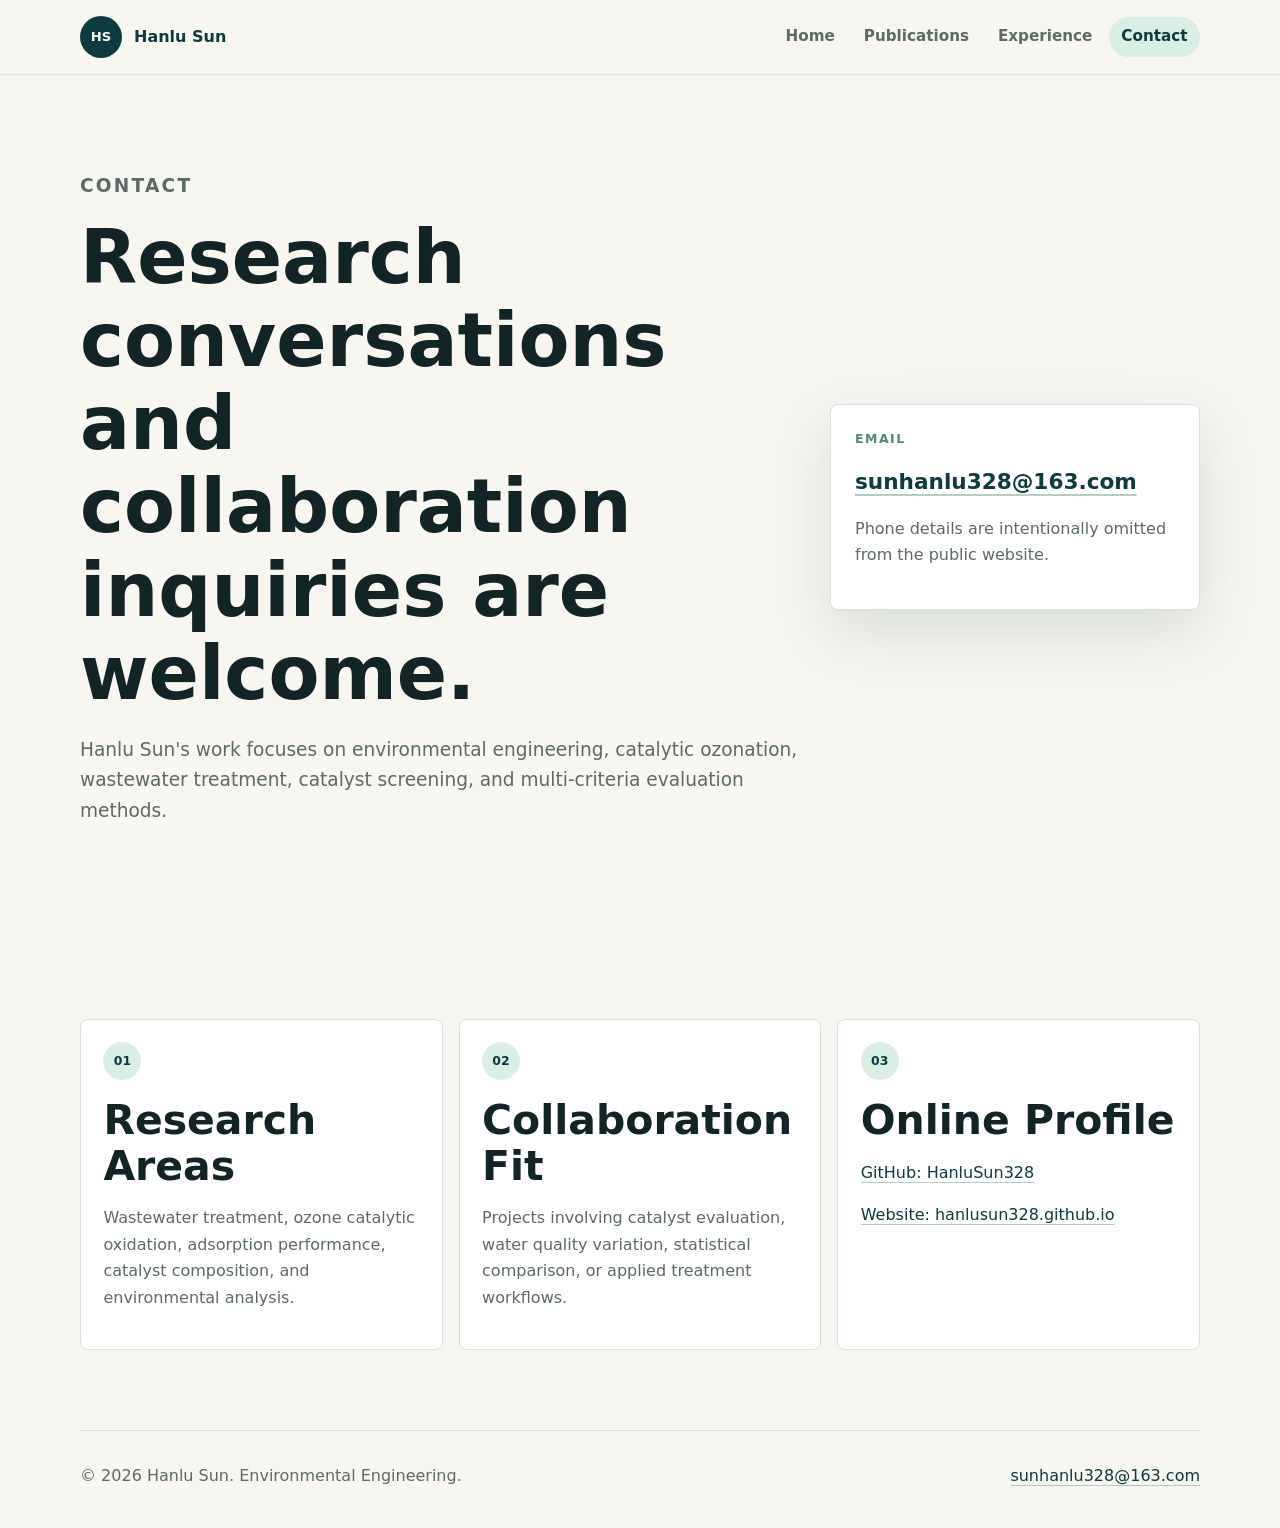
==== contact.html @ 04d92d46 "Add files via upload" ====
<!DOCTYPE html>
<html lang="en">
<head>
  <meta charset="utf-8">
  <meta name="viewport" content="width=device-width, initial-scale=1">
  <meta name="description" content="Contact Hanlu Sun for environmental engineering and wastewater treatment research collaboration.">
  <title>Contact | Hanlu Sun</title>
  <link rel="stylesheet" href="styles.css?v=20260620">
  <script src="script.js?v=20260620" defer></script>
</head>
<body>
  <a class="skip-link" href="#main">Skip to content</a>
  <header class="site-header">
    <nav class="nav-shell" aria-label="Primary navigation">
      <a class="brand" href="index.html" aria-label="Hanlu Sun home">
        <span class="brand-mark">HS</span>
        <span>Hanlu Sun</span>
      </a>
      <button class="nav-toggle" type="button" aria-expanded="false" aria-controls="site-nav">
        <span class="nav-toggle-line"></span>
        <span class="nav-toggle-line"></span>
        <span class="nav-toggle-line"></span>
        <span class="sr-only">Menu</span>
      </button>
      <div class="nav-links" id="site-nav">
        <a href="index.html" data-nav="home">Home</a>
        <a href="publications.html" data-nav="publications">Publications</a>
        <a href="experience.html" data-nav="experience">Experience</a>
        <a href="contact.html" data-nav="contact">Contact</a>
      </div>
    </nav>
  </header>

  <main id="main">
    <section class="contact-hero">
      <div>
        <p class="eyebrow">Contact</p>
        <h1>Research conversations and collaboration inquiries are welcome.</h1>
        <p>
          Hanlu Sun's work focuses on environmental engineering, catalytic ozonation, wastewater treatment,
          catalyst screening, and multi-criteria evaluation methods.
        </p>
      </div>
      <div class="contact-panel">
        <p class="eyebrow">Email</p>
        <a class="contact-link" href="mailto:sunhanlu328@163.com">sunhanlu328@163.com</a>
        <p class="muted">Phone details are intentionally omitted from the public website.</p>
      </div>
    </section>

    <section class="section-block">
      <div class="contact-grid">
        <article class="contact-card">
          <span class="focus-index">01</span>
          <h2>Research Areas</h2>
          <p>Wastewater treatment, ozone catalytic oxidation, adsorption performance, catalyst composition, and environmental analysis.</p>
        </article>
        <article class="contact-card">
          <span class="focus-index">02</span>
          <h2>Collaboration Fit</h2>
          <p>Projects involving catalyst evaluation, water quality variation, statistical comparison, or applied treatment workflows.</p>
        </article>
        <article class="contact-card">
          <span class="focus-index">03</span>
          <h2>Online Profile</h2>
          <p><a href="https://github.com/HanluSun328">GitHub: HanluSun328</a></p>
          <p><a href="https://hanlusun328.github.io/">Website: hanlusun328.github.io</a></p>
        </article>
      </div>
    </section>
  </main>

  <footer class="site-footer">
    <p>&copy; <span data-year></span> Hanlu Sun. Environmental Engineering.</p>
    <a href="mailto:sunhanlu328@163.com">sunhanlu328@163.com</a>
  </footer>
</body>
</html>
---- styles.css ----
:root {
  --ink: #132426;
  --muted: #5c6a68;
  --deep: #0d3b3e;
  --deep-2: #174e50;
  --green: #4f8a70;
  --green-soft: #dbeee6;
  --amber: #c78f35;
  --paper: #f7f6f0;
  --white: #ffffff;
  --line: #d9e2dc;
  --shadow: 0 22px 55px rgba(13, 59, 62, 0.13);
  --radius: 8px;
  --max: 1120px;
}

* {
  box-sizing: border-box;
}

html {
  scroll-behavior: smooth;
}

body {
  margin: 0;
  font-family: Inter, ui-sans-serif, system-ui, -apple-system, BlinkMacSystemFont, "Segoe UI", sans-serif;
  color: var(--ink);
  background: var(--paper);
  line-height: 1.65;
}

a {
  color: var(--deep);
  text-decoration-color: rgba(79, 138, 112, 0.42);
  text-underline-offset: 0.22em;
}

a:hover {
  color: var(--green);
}

h1,
h2,
h3,
p {
  margin-top: 0;
}

h1,
h2,
h3 {
  line-height: 1.12;
  letter-spacing: 0;
}

h1 {
  font-size: clamp(3rem, 7vw, 5.9rem);
  margin-bottom: 1.25rem;
}

h2 {
  font-size: clamp(1.65rem, 3.2vw, 2.65rem);
  margin-bottom: 1rem;
}

h3 {
  font-size: 1.08rem;
  margin-bottom: 0.45rem;
}

p {
  margin-bottom: 1rem;
}

.skip-link {
  position: absolute;
  left: 1rem;
  top: -4rem;
  z-index: 20;
  background: var(--white);
  color: var(--ink);
  padding: 0.7rem 1rem;
  border-radius: var(--radius);
}

.skip-link:focus {
  top: 1rem;
}

.sr-only {
  position: absolute;
  width: 1px;
  height: 1px;
  padding: 0;
  margin: -1px;
  overflow: hidden;
  clip: rect(0, 0, 0, 0);
  white-space: nowrap;
  border: 0;
}

.site-header {
  position: sticky;
  top: 0;
  z-index: 10;
  background: rgba(247, 246, 240, 0.92);
  border-bottom: 1px solid rgba(217, 226, 220, 0.8);
  backdrop-filter: blur(16px);
}

.nav-shell {
  width: min(var(--max), calc(100% - 2rem));
  min-height: 74px;
  margin: 0 auto;
  display: flex;
  align-items: center;
  justify-content: space-between;
  gap: 1rem;
}

.brand {
  display: inline-flex;
  align-items: center;
  gap: 0.75rem;
  font-weight: 800;
  color: var(--deep);
  text-decoration: none;
}

.brand-mark {
  width: 42px;
  height: 42px;
  display: inline-grid;
  place-items: center;
  border-radius: 50%;
  background: var(--deep);
  color: var(--white);
  font-size: 0.82rem;
  letter-spacing: 0;
}

.nav-links {
  display: flex;
  align-items: center;
  gap: 0.25rem;
}

.nav-links a {
  min-height: 40px;
  display: inline-flex;
  align-items: center;
  padding: 0.45rem 0.78rem;
  border-radius: 999px;
  color: var(--muted);
  font-size: 0.95rem;
  font-weight: 650;
  text-decoration: none;
}

.nav-links a:hover,
.nav-links a.active {
  color: var(--deep);
  background: var(--green-soft);
}

.nav-toggle {
  display: none;
  width: 44px;
  height: 44px;
  border: 1px solid var(--line);
  border-radius: 50%;
  background: var(--white);
  color: var(--deep);
  padding: 0;
}

.nav-toggle-line {
  display: block;
  width: 18px;
  height: 2px;
  margin: 4px auto;
  background: currentColor;
}

.hero-section,
.page-hero,
.contact-hero,
.section-block,
.split-section,
.experience-layout {
  width: min(var(--max), calc(100% - 2rem));
  margin: 0 auto;
}

.hero-section {
  min-height: calc(100vh - 74px);
  display: grid;
  grid-template-columns: minmax(0, 1.05fr) minmax(320px, 0.95fr);
  gap: clamp(2rem, 5vw, 5rem);
  align-items: center;
  padding: clamp(3rem, 7vw, 5.5rem) 0;
}

.hero-copy {
  max-width: 720px;
}

.eyebrow {
  margin-bottom: 0.9rem;
  color: var(--green);
  font-size: 0.78rem;
  font-weight: 800;
  text-transform: uppercase;
  letter-spacing: 0.12em;
}

.hero-subtitle,
.page-hero p,
.contact-hero > div:first-child p {
  color: var(--muted);
  font-size: 1.16rem;
  max-width: 720px;
}

.hero-actions {
  display: flex;
  flex-wrap: wrap;
  gap: 0.85rem;
  margin-top: 2rem;
}

.button {
  min-height: 48px;
  display: inline-flex;
  align-items: center;
  justify-content: center;
  padding: 0.78rem 1.1rem;
  border-radius: 999px;
  font-weight: 800;
  text-decoration: none;
}

.button.primary {
  background: var(--deep);
  color: var(--white);
  box-shadow: var(--shadow);
}

.button.secondary {
  color: var(--deep);
  background: var(--white);
  border: 1px solid var(--line);
}

.research-visual {
  margin: 0;
  padding: clamp(1.2rem, 3vw, 2rem);
  border: 1px solid rgba(217, 226, 220, 0.95);
  border-radius: var(--radius);
  background:
    linear-gradient(135deg, rgba(255, 255, 255, 0.9), rgba(219, 238, 230, 0.62)),
    repeating-linear-gradient(90deg, rgba(13, 59, 62, 0.05) 0 1px, transparent 1px 36px);
  box-shadow: var(--shadow);
}

.visual-header {
  display: flex;
  justify-content: space-between;
  gap: 1rem;
  margin-bottom: 1.3rem;
  color: var(--deep);
  font-size: 0.78rem;
  font-weight: 800;
  text-transform: uppercase;
  letter-spacing: 0.1em;
}

.visual-grid {
  min-height: 330px;
  display: grid;
  grid-template-columns: 1fr 1.25fr 1fr;
  gap: 1rem;
  align-items: end;
}

.water-column {
  height: 100%;
  min-height: 270px;
  position: relative;
  overflow: hidden;
  border: 1px solid rgba(13, 59, 62, 0.16);
  border-radius: var(--radius);
  background: linear-gradient(180deg, rgba(255, 255, 255, 0.5), rgba(79, 138, 112, 0.18));
}

.water-column span {
  position: absolute;
  inset: auto 0 0;
  height: 68%;
  background:
    linear-gradient(180deg, rgba(255, 255, 255, 0.25), transparent 25%),
    linear-gradient(135deg, rgba(79, 138, 112, 0.68), rgba(13, 59, 62, 0.82));
}

.column-b span {
  height: 46%;
  background:
    linear-gradient(180deg, rgba(255, 255, 255, 0.35), transparent 25%),
    linear-gradient(135deg, rgba(199, 143, 53, 0.58), rgba(79, 138, 112, 0.82));
}

.catalyst-field {
  min-height: 300px;
  display: grid;
  grid-template-columns: repeat(2, minmax(60px, 1fr));
  gap: 0.85rem;
  align-content: center;
}

.catalyst-field span {
  aspect-ratio: 1;
  border-radius: 50%;
  background:
    radial-gradient(circle at 32% 28%, rgba(255, 255, 255, 0.75) 0 15%, transparent 16%),
    linear-gradient(135deg, var(--amber), var(--green));
  box-shadow: inset 0 -12px 22px rgba(13, 59, 62, 0.2), 0 14px 22px rgba(13, 59, 62, 0.12);
}

.research-visual figcaption {
  margin-top: 1.2rem;
  color: var(--muted);
  font-size: 0.92rem;
}

.section-block,
.split-section,
.experience-layout {
  padding: clamp(3rem, 7vw, 5rem) 0;
}

.section-heading {
  max-width: 760px;
  margin-bottom: 2rem;
}

.focus-grid,
.contact-grid {
  display: grid;
  grid-template-columns: repeat(3, minmax(0, 1fr));
  gap: 1rem;
}

.focus-card,
.contact-card,
.side-panel,
.publication-item,
.timeline-summary article,
.project-item {
  border: 1px solid var(--line);
  border-radius: var(--radius);
  background: var(--white);
}

.focus-card,
.contact-card {
  padding: 1.4rem;
}

.focus-index {
  display: inline-flex;
  align-items: center;
  justify-content: center;
  width: 38px;
  height: 38px;
  margin-bottom: 1.1rem;
  border-radius: 50%;
  background: var(--green-soft);
  color: var(--deep);
  font-size: 0.78rem;
  font-weight: 850;
}

.focus-card p,
.contact-card p,
.timeline-summary p,
.project-item p,
.publication-item p,
.muted {
  color: var(--muted);
}

.split-section {
  display: grid;
  grid-template-columns: 0.9fr 1.1fr;
  gap: 2rem;
  align-items: start;
  border-top: 1px solid var(--line);
}

.timeline-summary {
  display: grid;
  gap: 1rem;
}

.timeline-summary article {
  padding: 1.3rem;
}

.date-pill {
  display: inline-flex;
  margin-bottom: 0.75rem;
  padding: 0.28rem 0.62rem;
  border-radius: 999px;
  background: rgba(199, 143, 53, 0.14);
  color: #785414;
  font-size: 0.78rem;
  font-weight: 800;
}

.page-hero {
  padding: clamp(3.8rem, 8vw, 6rem) 0 clamp(2.5rem, 5vw, 4rem);
}

.page-hero.compact h1 {
  font-size: clamp(2.65rem, 6vw, 4.9rem);
}

.publication-list {
  padding-top: 2rem;
}

.alt-band {
  border-top: 1px solid var(--line);
}

.publication-item {
  display: grid;
  grid-template-columns: 86px 1fr;
  gap: 1.4rem;
  padding: 1.4rem;
  margin-bottom: 1rem;
}

.pub-year {
  color: var(--deep);
  font-size: 1.2rem;
  font-weight: 900;
}

.tag {
  display: inline-flex;
  margin: 0.35rem 0.35rem 0 0;
  padding: 0.28rem 0.58rem;
  border-radius: 999px;
  background: var(--green-soft);
  color: var(--deep);
  font-size: 0.78rem;
  font-weight: 800;
}

.experience-layout {
  display: grid;
  grid-template-columns: minmax(0, 1fr) 340px;
  gap: 1.5rem;
  align-items: start;
}

.compact-block {
  width: 100%;
  padding: 0 0 2.4rem;
}

.timeline-item {
  position: relative;
  display: grid;
  grid-template-columns: 26px 1fr;
  gap: 1rem;
  padding: 0 0 2rem;
}

.timeline-dot {
  width: 14px;
  height: 14px;
  margin-top: 0.55rem;
  border: 3px solid var(--green);
  border-radius: 50%;
  background: var(--paper);
}

.timeline-item:not(:last-child)::after {
  content: "";
  position: absolute;
  left: 6px;
  top: 1.65rem;
  bottom: 0.35rem;
  width: 1px;
  background: var(--line);
}

.project-item {
  padding: 1.35rem;
  margin-bottom: 1rem;
}

.clean-list {
  margin: 0.8rem 0 0;
  padding-left: 1.1rem;
}

.clean-list li {
  margin: 0.45rem 0;
}

.experience-side {
  position: sticky;
  top: 94px;
  display: grid;
  gap: 1rem;
}

.side-panel {
  padding: 1.25rem;
}

.simple-stack {
  margin: 0;
  padding-left: 1.1rem;
}

.simple-stack li {
  margin-bottom: 0.65rem;
}

.skill-group + .skill-group {
  margin-top: 1.15rem;
  padding-top: 1.15rem;
  border-top: 1px solid var(--line);
}

.skill-group h3 {
  font-size: 0.92rem;
  color: var(--deep);
}

.contact-hero {
  min-height: calc(100vh - 74px);
  display: grid;
  grid-template-columns: minmax(0, 1fr) 370px;
  gap: 2rem;
  align-items: center;
  padding: clamp(3rem, 8vw, 6rem) 0;
}

.contact-hero h1 {
  font-size: clamp(2.5rem, 5.8vw, 5rem);
}

.contact-panel {
  padding: 1.5rem;
  border: 1px solid var(--line);
  border-radius: var(--radius);
  background: var(--white);
  box-shadow: var(--shadow);
}

.contact-link {
  display: block;
  overflow-wrap: anywhere;
  margin-bottom: 1rem;
  color: var(--deep);
  font-size: 1.35rem;
  font-weight: 850;
}

.site-footer {
  width: min(var(--max), calc(100% - 2rem));
  margin: 0 auto;
  padding: 2rem 0 2.4rem;
  border-top: 1px solid var(--line);
  display: flex;
  justify-content: space-between;
  gap: 1rem;
  color: var(--muted);
}

.site-footer p {
  margin: 0;
}

@media (max-width: 860px) {
  h1 {
    font-size: clamp(2.65rem, 12vw, 4.4rem);
  }

  .nav-toggle {
    display: block;
  }

  .nav-links {
    position: absolute;
    left: 1rem;
    right: 1rem;
    top: 74px;
    display: none;
    flex-direction: column;
    align-items: stretch;
    padding: 0.75rem;
    border: 1px solid var(--line);
    border-radius: var(--radius);
    background: var(--white);
    box-shadow: var(--shadow);
  }

  .nav-links.open {
    display: flex;
  }

  .nav-links a {
    border-radius: var(--radius);
  }

  .hero-section,
  .split-section,
  .experience-layout,
  .contact-hero {
    grid-template-columns: 1fr;
  }

  .hero-section,
  .contact-hero {
    min-height: auto;
  }

  .visual-grid {
    min-height: 230px;
  }

  .water-column {
    min-height: 210px;
  }

  .catalyst-field {
    min-height: 220px;
  }

  .focus-grid,
  .contact-grid {
    grid-template-columns: 1fr;
  }

  .experience-side {
    position: static;
  }

  .contact-panel {
    box-shadow: none;
  }
}

@media (max-width: 560px) {
  .hero-section,
  .page-hero,
  .contact-hero,
  .section-block,
  .split-section,
  .experience-layout {
    width: min(100% - 1.25rem, var(--max));
  }

  .nav-shell,
  .site-footer {
    width: min(100% - 1.25rem, var(--max));
  }

  .brand span:last-child {
    display: none;
  }

  .hero-actions,
  .site-footer {
    flex-direction: column;
    align-items: flex-start;
  }

  .button {
    width: 100%;
  }

  .visual-header {
    flex-direction: column;
    gap: 0.3rem;
  }

  .publication-item {
    grid-template-columns: 1fr;
    gap: 0.65rem;
  }

  .pub-year {
    font-size: 1rem;
  }
}
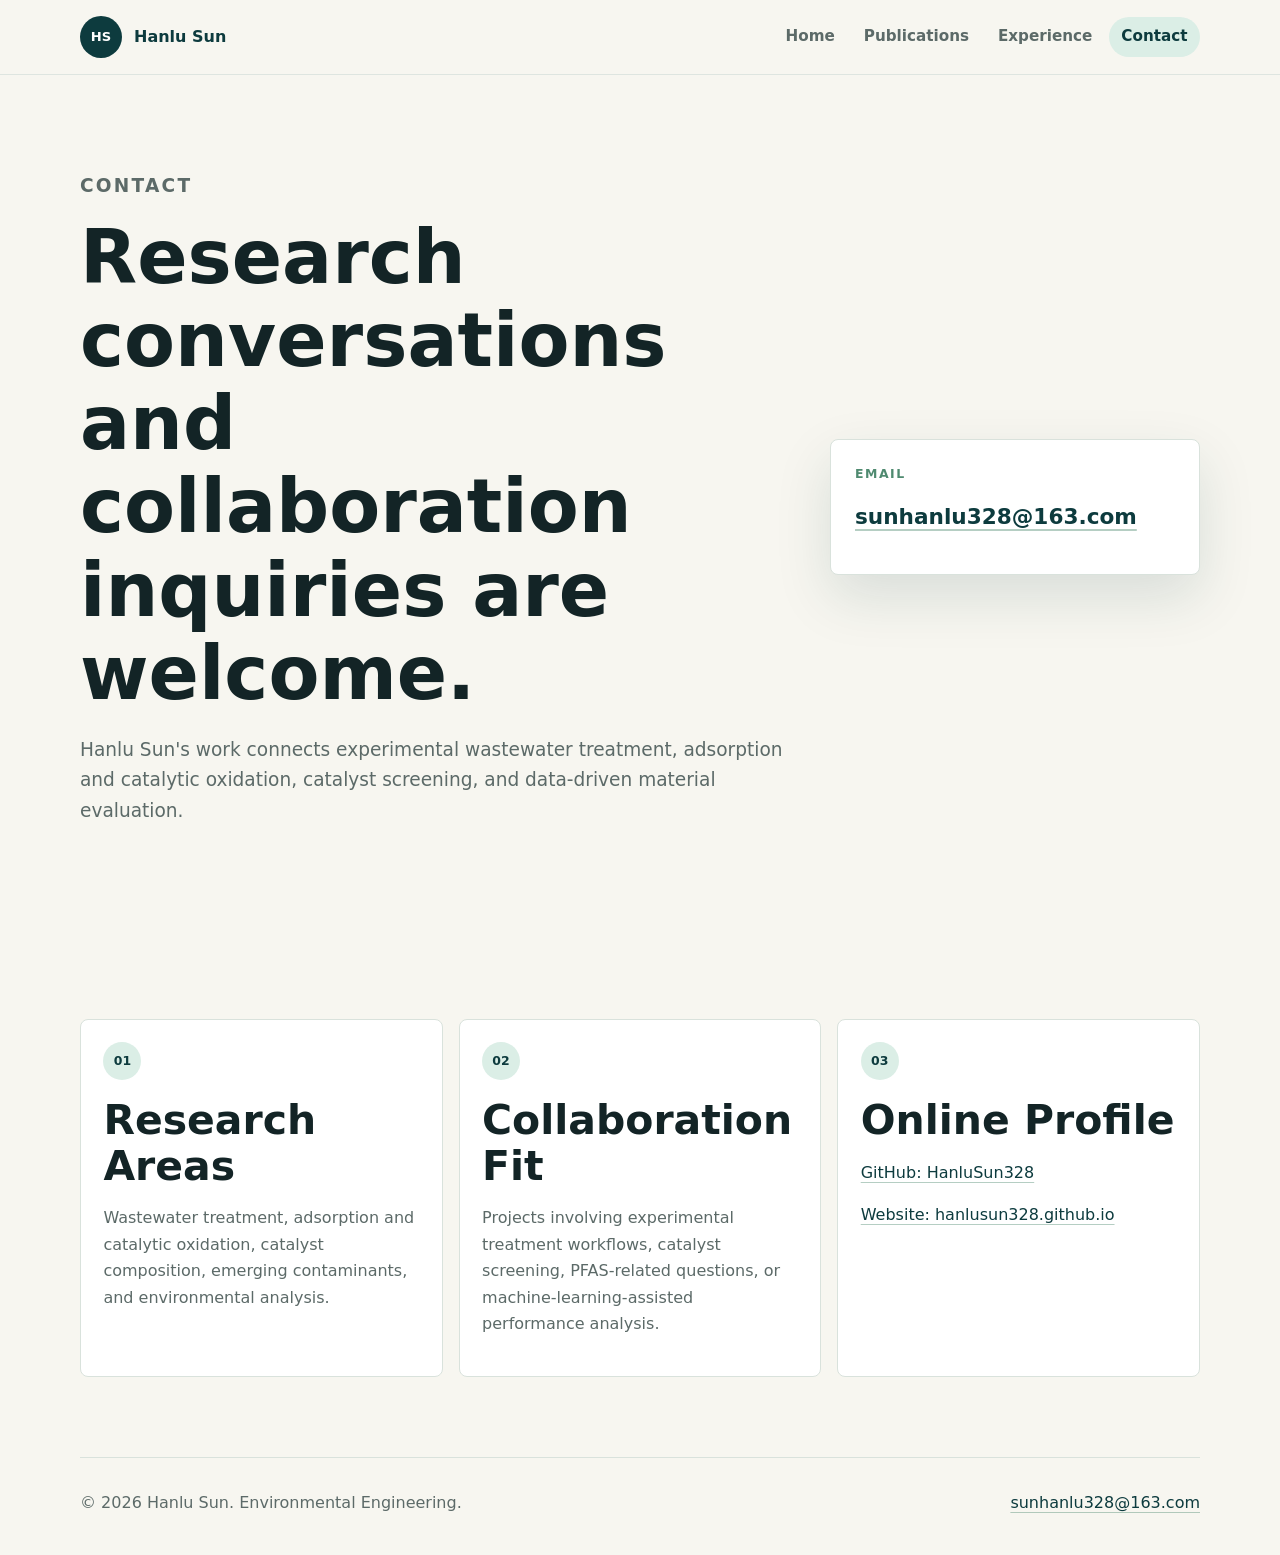
==== commit 0eb59cbe: "Add files via upload" ====
--- a/contact.html
+++ b/contact.html
@@ -37,14 +37,13 @@
         <p class="eyebrow">Contact</p>
         <h1>Research conversations and collaboration inquiries are welcome.</h1>
         <p>
-          Hanlu Sun's work focuses on environmental engineering, catalytic ozonation, wastewater treatment,
-          catalyst screening, and multi-criteria evaluation methods.
+          Hanlu Sun's work connects experimental wastewater treatment, adsorption and catalytic oxidation,
+          catalyst screening, and data-driven material evaluation.
         </p>
       </div>
       <div class="contact-panel">
         <p class="eyebrow">Email</p>
         <a class="contact-link" href="mailto:sunhanlu328@163.com">sunhanlu328@163.com</a>
-        <p class="muted">Phone details are intentionally omitted from the public website.</p>
       </div>
     </section>
 
@@ -53,12 +52,12 @@
         <article class="contact-card">
           <span class="focus-index">01</span>
           <h2>Research Areas</h2>
-          <p>Wastewater treatment, ozone catalytic oxidation, adsorption performance, catalyst composition, and environmental analysis.</p>
+          <p>Wastewater treatment, adsorption and catalytic oxidation, catalyst composition, emerging contaminants, and environmental analysis.</p>
         </article>
         <article class="contact-card">
           <span class="focus-index">02</span>
           <h2>Collaboration Fit</h2>
-          <p>Projects involving catalyst evaluation, water quality variation, statistical comparison, or applied treatment workflows.</p>
+          <p>Projects involving experimental treatment workflows, catalyst screening, PFAS-related questions, or machine-learning-assisted performance analysis.</p>
         </article>
         <article class="contact-card">
           <span class="focus-index">03</span>
--- a/styles.css
+++ b/styles.css
@@ -426,6 +426,81 @@
   font-size: clamp(2.65rem, 6vw, 4.9rem);
 }
 
+.experience-hero {
+  display: grid;
+  grid-template-columns: minmax(0, 1fr) minmax(180px, 300px);
+  gap: clamp(2rem, 7vw, 6rem);
+  align-items: center;
+}
+
+.cv-open-icon {
+  justify-self: center;
+  width: clamp(132px, 15vw, 188px);
+  display: inline-grid;
+  place-items: center;
+  color: var(--deep);
+  text-decoration: none;
+  filter: drop-shadow(0 22px 28px rgba(13, 59, 62, 0.12));
+  transition: transform 180ms ease, filter 180ms ease;
+}
+
+.cv-open-icon:hover,
+.cv-open-icon:focus-visible {
+  transform: translateY(-4px);
+  filter: drop-shadow(0 28px 34px rgba(13, 59, 62, 0.18));
+}
+
+.cv-open-icon:focus-visible {
+  outline: 3px solid rgba(79, 138, 112, 0.42);
+  outline-offset: 8px;
+  border-radius: var(--radius);
+}
+
+.cv-icon-art {
+  display: block;
+  width: 100%;
+  height: auto;
+}
+
+.cv-page {
+  fill: rgba(255, 255, 255, 0.96);
+  stroke: rgba(13, 59, 62, 0.18);
+  stroke-width: 3;
+}
+
+.cv-fold {
+  fill: rgba(219, 238, 230, 0.92);
+  stroke: rgba(13, 59, 62, 0.16);
+  stroke-width: 3;
+  stroke-linejoin: round;
+}
+
+.cv-line,
+.cv-open-arrow {
+  fill: none;
+  stroke: var(--green);
+  stroke-width: 5;
+  stroke-linecap: round;
+  stroke-linejoin: round;
+}
+
+.cv-open-arrow {
+  stroke: var(--deep);
+  stroke-width: 4;
+}
+
+.cv-badge {
+  fill: var(--deep);
+}
+
+.cv-badge-text {
+  fill: var(--white);
+  font-family: Inter, ui-sans-serif, system-ui, -apple-system, BlinkMacSystemFont, "Segoe UI", sans-serif;
+  font-size: 20px;
+  font-weight: 900;
+  letter-spacing: 0.08em;
+}
+
 .publication-list {
   padding-top: 2rem;
 }
@@ -622,6 +697,7 @@
 
   .hero-section,
   .split-section,
+  .experience-hero,
   .experience-layout,
   .contact-hero {
     grid-template-columns: 1fr;
@@ -655,6 +731,11 @@
 
   .contact-panel {
     box-shadow: none;
+  }
+
+  .cv-open-icon {
+    justify-self: start;
+    width: 116px;
   }
 }
 
